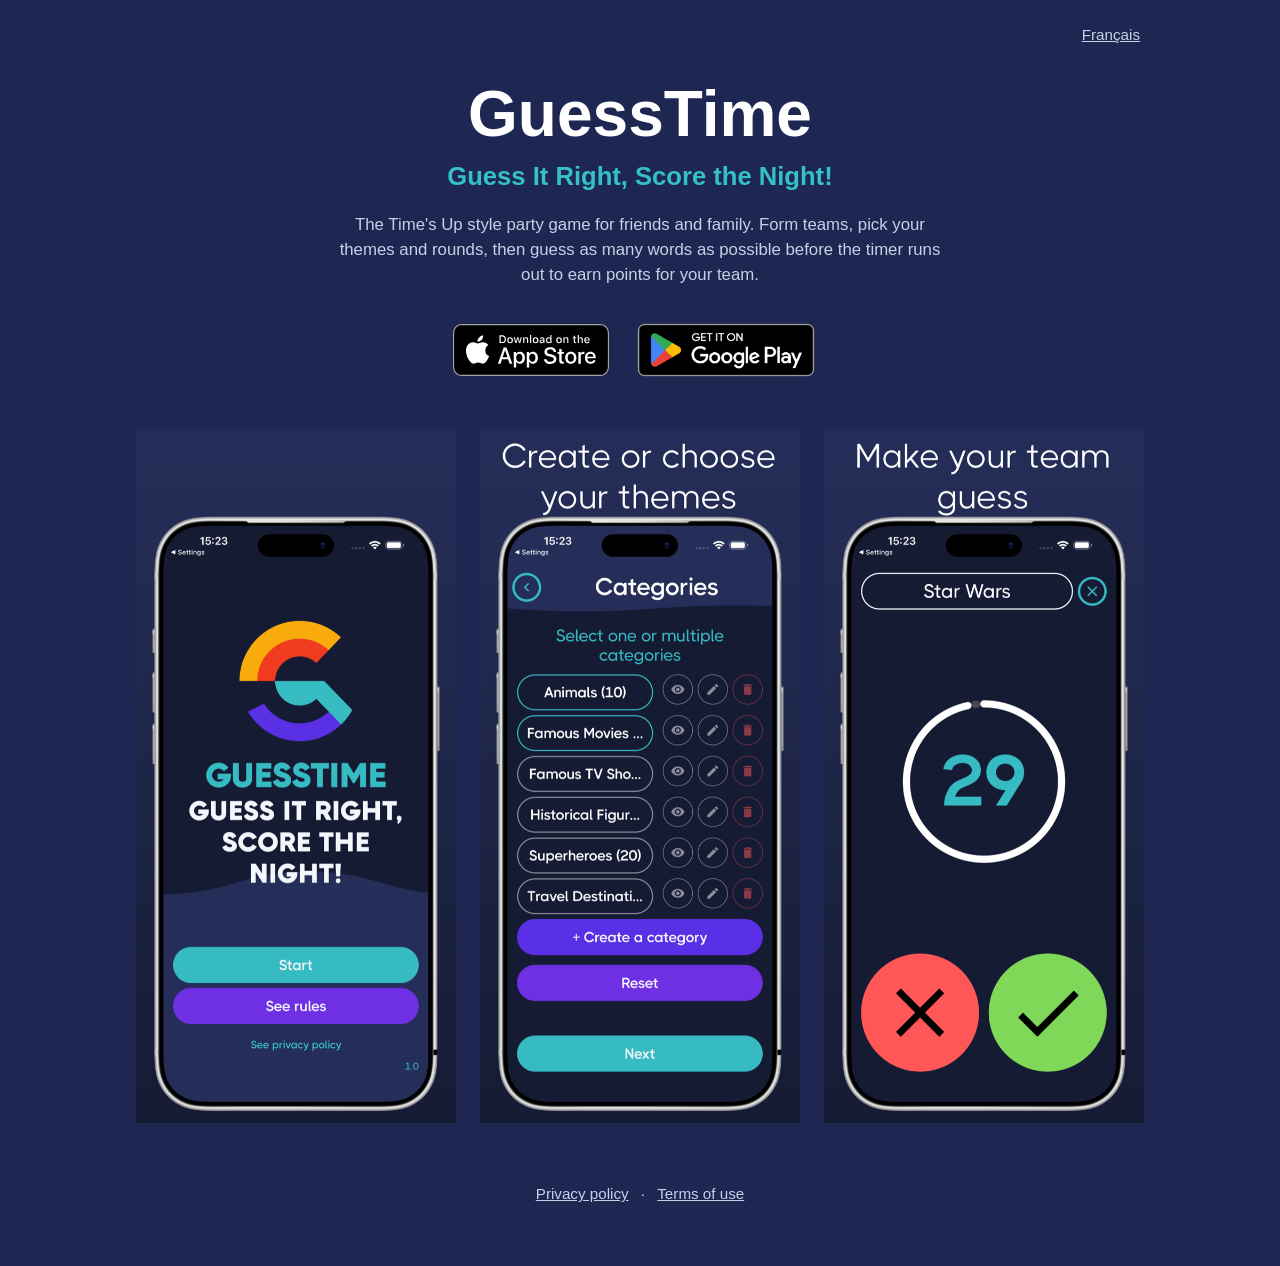
==== index.html @ a423b872 "Add GuessTime site Co-Authored-By: Claude Opus 5.5 <noreply@anthropic.com>" ====
<!doctype html>
<html lang="en">
<head>
  <meta charset="utf-8">
  <meta name="viewport" content="width=device-width, initial-scale=1">
  <title>GuessTime – Guess It Right, Score the Night!</title>
  <meta name="description" content="GuessTime is a Time's Up style party game: guess as many words as you can before the timer runs out and score points for your team.">
  <link rel="stylesheet" href="style.css">
</head>
<body>
  <main>
    <nav class="lang"><a href="fr/index.html" hreflang="fr" lang="fr">Français</a></nav>
    <header>
      <h1>GuessTime</h1>
      <p class="tagline">Guess It Right, Score the Night!</p>
      <p class="description">The Time's Up style party game for friends and family. Form teams, pick your themes and rounds, then guess as many words as possible before the timer runs out to earn points for your team.</p>
      <div class="badges">
        <a href="https://apps.apple.com/app/id6760610102" rel="noopener"><img class="app-store" src="assets/badges/app-store-en.svg" alt="Download on the App Store"></a>
        <a href="https://play.google.com/store/apps/details?id=com.github.colinjeremie.timesup" rel="noopener"><img class="google-play" src="assets/badges/google-play-en.png" alt="Get it on Google Play"></a>
      </div>
    </header>
    <section class="screenshots" aria-label="Screenshots">
      <img src="assets/screenshots/en/01-splash.png" width="600" height="1303" alt="GuessTime title screen">
      <img src="assets/screenshots/en/03-categories.png" width="600" height="1303" alt="Choosing themes for the game">
      <img src="assets/screenshots/en/05-game.png" width="600" height="1303" alt="A word to guess during a round, with the timer running">
    </section>
    <footer><a href="privacy.html">Privacy policy</a> · <a href="terms.html">Terms of use</a></footer>
  </main>
</body>
</html>
---- style.css ----
*, *::before, *::after { box-sizing: border-box; }

:root {
  color-scheme: dark;
  --bg: #1d2752;
  --text: #ffffff;
  --muted: #c9cfe6;
  --accent: #35c0c8;
}

html { -webkit-text-size-adjust: 100%; }

body {
  margin: 0;
  background: var(--bg);
  color: var(--text);
  font-family: -apple-system, BlinkMacSystemFont, "Segoe UI", Roboto, Helvetica, Arial, sans-serif;
  line-height: 1.5;
}

main {
  max-width: 1040px;
  margin: 0 auto;
  padding: 16px 16px 48px;
}

.lang {
  display: flex;
  justify-content: flex-end;
}

.lang a {
  color: var(--muted);
  font-size: 0.95rem;
  padding: 8px 4px;
}

header {
  text-align: center;
  padding: 24px 0 32px;
}

h1 {
  margin: 0;
  font-size: clamp(2.5rem, 9vw, 4rem);
  line-height: 1.1;
}

.tagline {
  margin: 8px 0 16px;
  color: var(--accent);
  font-size: clamp(1.2rem, 4.5vw, 1.6rem);
  font-weight: 700;
}

.description {
  max-width: 36em;
  margin: 0 auto 24px;
  color: var(--muted);
  font-size: 1.05rem;
}

.badges {
  display: flex;
  flex-wrap: wrap;
  justify-content: center;
  align-items: center;
  gap: 8px 16px;
}

.badges a { display: block; }

.badges .app-store { height: 52px; width: auto; }

/* The Google Play artwork has transparent padding built in. */
.badges .google-play { height: 78px; width: auto; }

.screenshots {
  display: grid;
  grid-template-columns: repeat(3, minmax(0, 1fr));
  gap: 24px;
}

.screenshots img {
  display: block;
  width: 100%;
  height: auto;
}

@media (max-width: 640px) {
  .screenshots {
    grid-template-columns: minmax(0, 1fr);
    max-width: 320px;
    margin: 0 auto;
  }
}

footer {
  margin-top: 48px;
  text-align: center;
  color: var(--muted);
  font-size: 0.95rem;
}

footer a {
  display: inline-block;
  padding: 12px 8px;
  color: var(--muted);
}

.legal {
  max-width: 44em;
  margin: 0 auto;
}

.legal h1 { margin-bottom: 4px; font-size: clamp(1.75rem, 7vw, 2.5rem); overflow-wrap: break-word; hyphens: auto; }

.legal h2 {
  margin-top: 32px;
  color: var(--accent);
  font-size: 1.25rem;
}

.legal a { color: var(--accent); }

.legal .updated { color: var(--muted); }
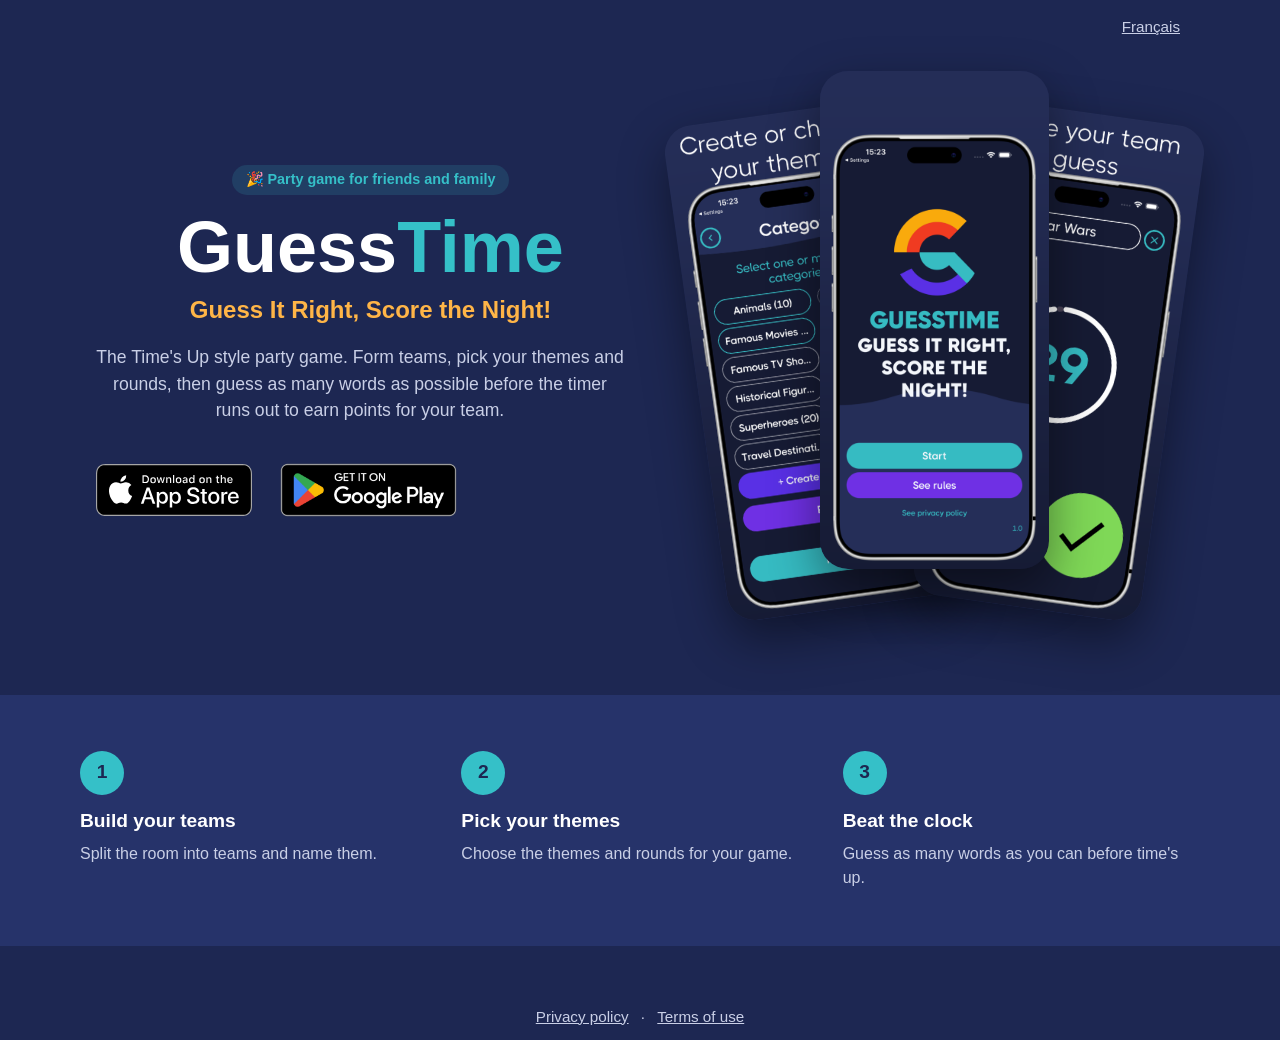
==== commit 361234b6: "Redesign landing page with split hero layout Co-Authored-By: Claude Opus 5.5 <noreply@anthropic.com>" ====
--- a/index.html
+++ b/index.html
@@ -7,22 +7,32 @@
   <meta name="description" content="GuessTime is a Time's Up style party game: guess as many words as you can before the timer runs out and score points for your team.">
   <link rel="stylesheet" href="style.css">
 </head>
-<body>
+<body class="home">
   <main>
     <nav class="lang"><a href="fr/index.html" hreflang="fr" lang="fr">Français</a></nav>
-    <header>
-      <h1>GuessTime</h1>
-      <p class="tagline">Guess It Right, Score the Night!</p>
-      <p class="description">The Time's Up style party game for friends and family. Form teams, pick your themes and rounds, then guess as many words as possible before the timer runs out to earn points for your team.</p>
-      <div class="badges">
-        <a href="https://apps.apple.com/app/id6760610102" rel="noopener"><img class="app-store" src="assets/badges/app-store-en.svg" alt="Download on the App Store"></a>
-        <a href="https://play.google.com/store/apps/details?id=com.github.colinjeremie.timesup" rel="noopener"><img class="google-play" src="assets/badges/google-play-en.png" alt="Get it on Google Play"></a>
+    <header class="hero">
+      <div>
+        <span class="pill">🎉 Party game for friends and family</span>
+        <h1>Guess<span>Time</span></h1>
+        <p class="tagline">Guess It Right, Score the Night!</p>
+        <p class="description">The Time's Up style party game. Form teams, pick your themes and rounds, then guess as many words as possible before the timer runs out to earn points for your team.</p>
+        <div class="badges">
+          <a href="https://apps.apple.com/app/id6760610102" rel="noopener"><img class="app-store" src="assets/badges/app-store-en.svg" alt="Download on the App Store"></a>
+          <a href="https://play.google.com/store/apps/details?id=com.github.colinjeremie.timesup" rel="noopener"><img class="google-play" src="assets/badges/google-play-en.png" alt="Get it on Google Play"></a>
+        </div>
+      </div>
+      <div class="fan" aria-label="Screenshots">
+        <img src="assets/screenshots/en/03-categories.png" width="600" height="1303" alt="Choosing themes for the game">
+        <img src="assets/screenshots/en/01-splash.png" width="600" height="1303" alt="GuessTime title screen">
+        <img src="assets/screenshots/en/05-game.png" width="600" height="1303" alt="A word to guess during a round, with the timer running">
       </div>
     </header>
-    <section class="screenshots" aria-label="Screenshots">
-      <img src="assets/screenshots/en/01-splash.png" width="600" height="1303" alt="GuessTime title screen">
-      <img src="assets/screenshots/en/03-categories.png" width="600" height="1303" alt="Choosing themes for the game">
-      <img src="assets/screenshots/en/05-game.png" width="600" height="1303" alt="A word to guess during a round, with the timer running">
+    <section class="steps" aria-label="How to play">
+      <ol>
+        <li><b>1</b><h2>Build your teams</h2><p>Split the room into teams and name them.</p></li>
+        <li><b>2</b><h2>Pick your themes</h2><p>Choose the themes and rounds for your game.</p></li>
+        <li><b>3</b><h2>Beat the clock</h2><p>Guess as many words as you can before time's up.</p></li>
+      </ol>
     </section>
     <footer><a href="privacy.html">Privacy policy</a> · <a href="terms.html">Terms of use</a></footer>
   </main>
--- a/style.css
+++ b/style.css
@@ -6,6 +6,8 @@
   --text: #ffffff;
   --muted: #c9cfe6;
   --accent: #35c0c8;
+  --warm: #ffb547;
+  --bg2: #26336a;
 }
 
 html { -webkit-text-size-adjust: 100%; }
@@ -75,26 +77,6 @@
 /* The Google Play artwork has transparent padding built in. */
 .badges .google-play { height: 78px; width: auto; }
 
-.screenshots {
-  display: grid;
-  grid-template-columns: repeat(3, minmax(0, 1fr));
-  gap: 24px;
-}
-
-.screenshots img {
-  display: block;
-  width: 100%;
-  height: auto;
-}
-
-@media (max-width: 640px) {
-  .screenshots {
-    grid-template-columns: minmax(0, 1fr);
-    max-width: 320px;
-    margin: 0 auto;
-  }
-}
-
 footer {
   margin-top: 48px;
   text-align: center;
@@ -124,3 +106,80 @@
 .legal a { color: var(--accent); }
 
 .legal .updated { color: var(--muted); }
+
+/* Landing page: split hero */
+
+.home main { max-width: none; padding: 0; }
+.home .lang { max-width: 1120px; margin: 0 auto; padding: 8px 16px 0; }
+
+.hero {
+  max-width: 1120px;
+  margin: 0 auto;
+  padding: 24px 16px 64px;
+  display: grid;
+  grid-template-columns: 1.1fr 1fr;
+  gap: 40px;
+  align-items: center;
+}
+
+.pill {
+  display: inline-block;
+  background: rgba(53, 192, 200, 0.15);
+  color: var(--accent);
+  border-radius: 99px;
+  padding: 4px 14px;
+  font-weight: 600;
+  font-size: 0.9rem;
+}
+
+.hero h1 { margin: 16px 0 8px; font-size: clamp(2.8rem, 7vw, 4.5rem); line-height: 1.02; }
+.hero h1 span { color: var(--accent); }
+.hero .tagline { margin: 0 0 16px; color: var(--warm); font-size: clamp(1.2rem, 4.5vw, 1.5rem); font-weight: 700; }
+.hero .description { max-width: 30em; margin: 0 0 28px; color: var(--muted); font-size: 1.1rem; }
+.hero .badges { justify-content: flex-start; }
+
+.fan { position: relative; height: 560px; }
+.fan img {
+  position: absolute;
+  top: 40px;
+  width: 46%;
+  height: auto;
+  border-radius: 28px;
+  box-shadow: 0 20px 50px rgba(0, 0, 0, 0.45);
+}
+.fan img:nth-child(1) { left: 2%; transform: rotate(-8deg); }
+.fan img:nth-child(2) { left: 27%; top: 0; z-index: 2; }
+.fan img:nth-child(3) { right: 2%; transform: rotate(8deg); }
+
+.steps { background: var(--bg2); padding: 56px 16px; }
+.steps ol {
+  max-width: 1120px;
+  margin: 0 auto;
+  padding: 0;
+  list-style: none;
+  display: grid;
+  grid-template-columns: repeat(3, minmax(0, 1fr));
+  gap: 24px;
+}
+.steps b {
+  display: grid;
+  place-items: center;
+  width: 44px;
+  height: 44px;
+  margin-bottom: 12px;
+  border-radius: 50%;
+  background: var(--accent);
+  color: var(--bg);
+  font-size: 1.2rem;
+}
+.steps h2 { margin: 0 0 6px; font-size: 1.2rem; }
+.steps p { margin: 0; color: var(--muted); }
+
+@media (max-width: 760px) {
+  .hero { grid-template-columns: minmax(0, 1fr); text-align: center; }
+  .hero .badges { justify-content: center; }
+  .hero .description { margin-inline: auto; }
+  .fan { width: 100%; max-width: 360px; height: 400px; margin: 0 auto; }
+  .steps ol { grid-template-columns: minmax(0, 1fr); text-align: center; }
+  .steps b { margin-inline: auto; }
+}
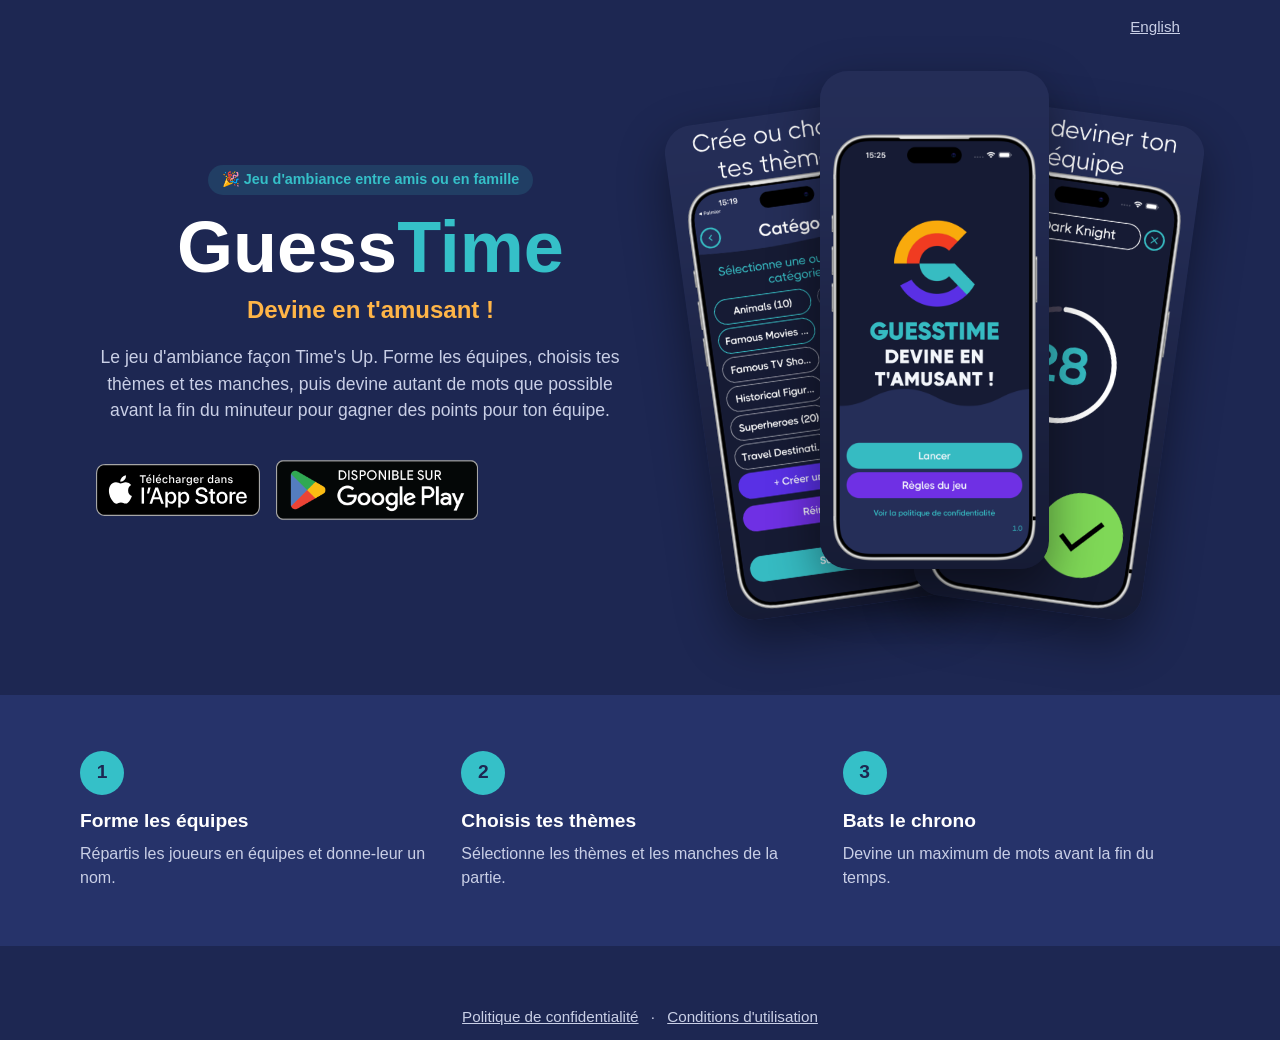
==== commit e5dc1496: "Make French the default landing page language English moves to /en/ and /fr/ redirects to the root. " ====
--- a/index.html
+++ b/index.html
@@ -1,40 +1,40 @@
 <!doctype html>
-<html lang="en">
+<html lang="fr">
 <head>
   <meta charset="utf-8">
   <meta name="viewport" content="width=device-width, initial-scale=1">
-  <title>GuessTime – Guess It Right, Score the Night!</title>
-  <meta name="description" content="GuessTime is a Time's Up style party game: guess as many words as you can before the timer runs out and score points for your team.">
-  <link rel="stylesheet" href="style.css">
+  <title>GuessTime – Devine en t'amusant !</title>
+  <meta name="description" content="GuessTime est un jeu d'ambiance façon Time's Up : devine un maximum de mots avant la fin du minuteur et gagne des points pour ton équipe.">
+  <link rel="stylesheet" href="style.css?v=2">
 </head>
 <body class="home">
   <main>
-    <nav class="lang"><a href="fr/index.html" hreflang="fr" lang="fr">Français</a></nav>
+    <nav class="lang"><a href="en/" hreflang="en" lang="en">English</a></nav>
     <header class="hero">
       <div>
-        <span class="pill">🎉 Party game for friends and family</span>
+        <span class="pill">🎉 Jeu d'ambiance entre amis ou en famille</span>
         <h1>Guess<span>Time</span></h1>
-        <p class="tagline">Guess It Right, Score the Night!</p>
-        <p class="description">The Time's Up style party game. Form teams, pick your themes and rounds, then guess as many words as possible before the timer runs out to earn points for your team.</p>
+        <p class="tagline">Devine en t'amusant !</p>
+        <p class="description">Le jeu d'ambiance façon Time's Up. Forme les équipes, choisis tes thèmes et tes manches, puis devine autant de mots que possible avant la fin du minuteur pour gagner des points pour ton équipe.</p>
         <div class="badges">
-          <a href="https://apps.apple.com/app/id6760610102" rel="noopener"><img class="app-store" src="assets/badges/app-store-en.svg" alt="Download on the App Store"></a>
-          <a href="https://play.google.com/store/apps/details?id=com.github.colinjeremie.timesup" rel="noopener"><img class="google-play" src="assets/badges/google-play-en.png" alt="Get it on Google Play"></a>
+          <a href="https://apps.apple.com/app/id6760610102" rel="noopener"><img class="app-store" src="assets/badges/app-store-fr.svg" alt="Télécharger dans l'App Store"></a>
+          <a href="https://play.google.com/store/apps/details?id=com.github.colinjeremie.timesup&amp;hl=fr" rel="noopener"><img class="google-play" src="assets/badges/google-play-fr.png" alt="Disponible sur Google Play"></a>
         </div>
       </div>
-      <div class="fan" aria-label="Screenshots">
-        <img src="assets/screenshots/en/03-categories.png" width="600" height="1303" alt="Choosing themes for the game">
-        <img src="assets/screenshots/en/01-splash.png" width="600" height="1303" alt="GuessTime title screen">
-        <img src="assets/screenshots/en/05-game.png" width="600" height="1303" alt="A word to guess during a round, with the timer running">
+      <div class="fan" aria-label="Captures d'écran">
+        <img src="assets/screenshots/fr/03-categories.png" width="600" height="1303" alt="Choix des thèmes de la partie">
+        <img src="assets/screenshots/fr/01-splash.png" width="600" height="1303" alt="Écran d'accueil de GuessTime">
+        <img src="assets/screenshots/fr/05-game.png" width="600" height="1303" alt="Un mot à faire deviner pendant une manche, avec le minuteur">
       </div>
     </header>
-    <section class="steps" aria-label="How to play">
+    <section class="steps" aria-label="Comment jouer">
       <ol>
-        <li><b>1</b><h2>Build your teams</h2><p>Split the room into teams and name them.</p></li>
-        <li><b>2</b><h2>Pick your themes</h2><p>Choose the themes and rounds for your game.</p></li>
-        <li><b>3</b><h2>Beat the clock</h2><p>Guess as many words as you can before time's up.</p></li>
+        <li><b>1</b><h2>Forme les équipes</h2><p>Répartis les joueurs en équipes et donne-leur un nom.</p></li>
+        <li><b>2</b><h2>Choisis tes thèmes</h2><p>Sélectionne les thèmes et les manches de la partie.</p></li>
+        <li><b>3</b><h2>Bats le chrono</h2><p>Devine un maximum de mots avant la fin du temps.</p></li>
       </ol>
     </section>
-    <footer><a href="privacy.html">Privacy policy</a> · <a href="terms.html">Terms of use</a></footer>
+    <footer><a href="fr/privacy.html">Politique de confidentialité</a> · <a href="fr/terms.html">Conditions d'utilisation</a></footer>
   </main>
 </body>
 </html>
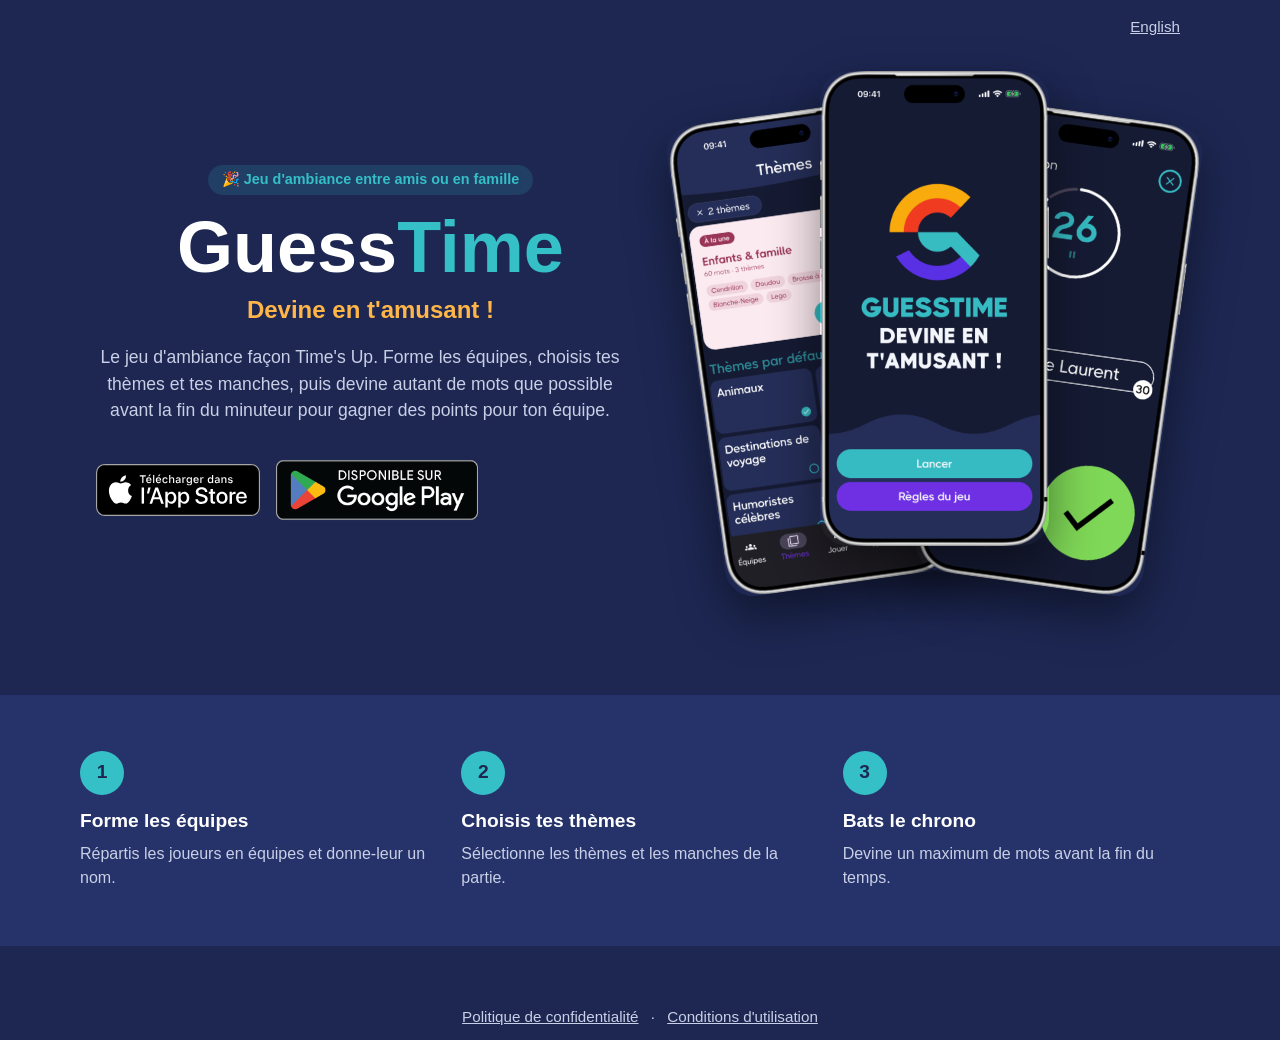
==== commit fdc436eb: "Use the framed iOS screenshots on the landing page Co-Authored-By: Claude Opus 5.5 <noreply@anthropi" ====
--- a/index.html
+++ b/index.html
@@ -22,9 +22,9 @@
         </div>
       </div>
       <div class="fan" aria-label="Captures d'écran">
-        <img src="assets/screenshots/fr/03-categories.png" width="600" height="1303" alt="Choix des thèmes de la partie">
-        <img src="assets/screenshots/fr/01-splash.png" width="600" height="1303" alt="Écran d'accueil de GuessTime">
-        <img src="assets/screenshots/fr/05-game.png" width="600" height="1303" alt="Un mot à faire deviner pendant une manche, avec le minuteur">
+        <img src="assets/screenshots/fr/03-categories.png" width="600" height="1241" alt="Choix des thèmes de la partie">
+        <img src="assets/screenshots/fr/01-splash.png" width="600" height="1241" alt="Écran d'accueil de GuessTime">
+        <img src="assets/screenshots/fr/05-game.png" width="600" height="1241" alt="Un mot à faire deviner pendant une manche, avec le minuteur">
       </div>
     </header>
     <section class="steps" aria-label="Comment jouer">
